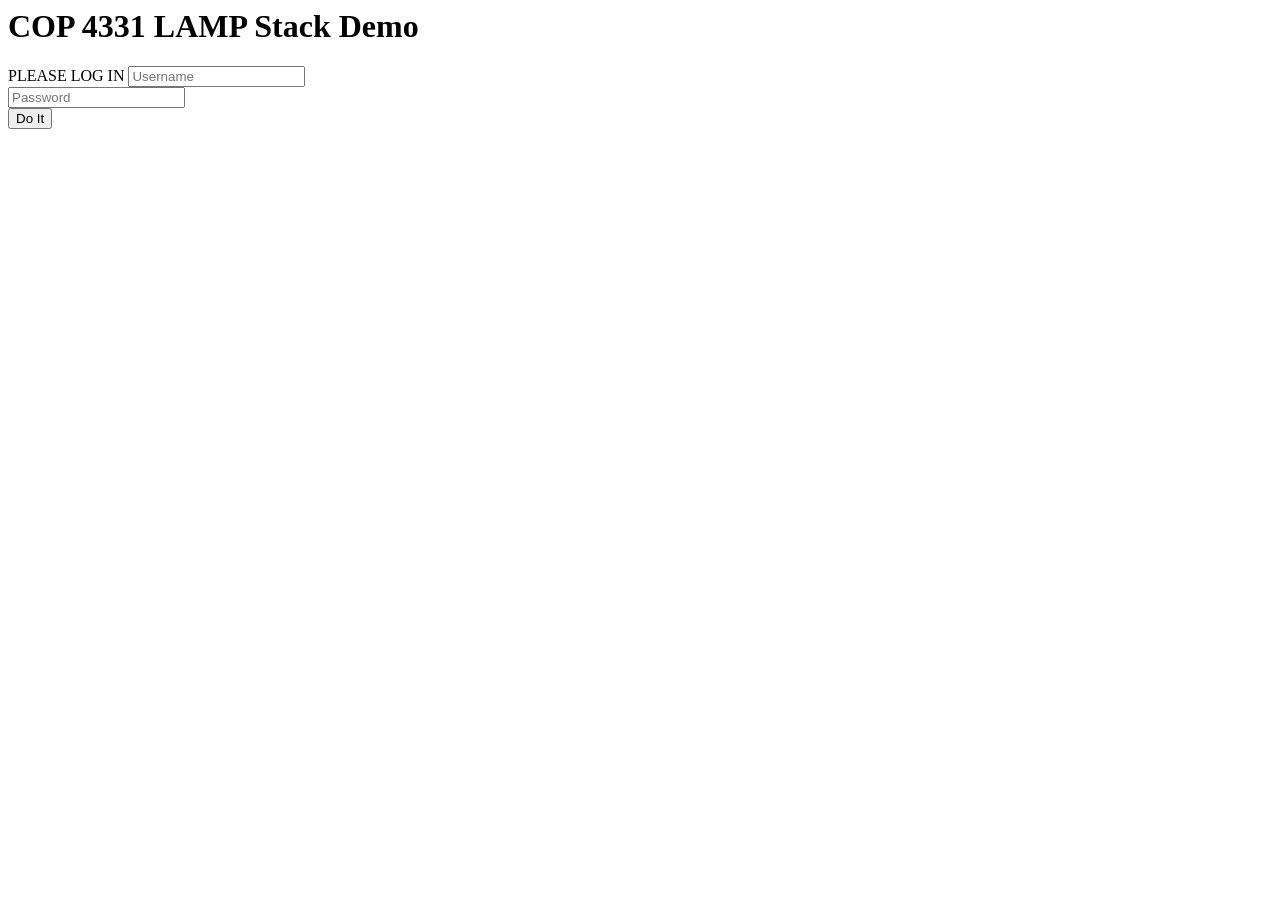
==== index.html @ 8e1a34ac "Add files via upload" ====
<html>
<head>
	<title>COP 4331 LAMP Stack Demo</title>
	<script type="text/javascript" src="js/md5.js"></script>
	<script type="text/javascript" src="js/code.js"></script>
    <link href="css/styles.css" rel="stylesheet">	
    <link href="https://fonts.googleapis.com/css?family=Ubuntu" rel="stylesheet">
</head>
<body>

<h1 id="title">COP 4331 LAMP Stack Demo</h1>

<div id="loginDiv">
	<span id="inner-title">PLEASE LOG IN</span>
	<input type="text" id="loginName" placeholder="Username" /><br />
	<input type="password" id="loginPassword" placeholder="Password"/><br />
	<button type="button" id="loginButton" class="buttons" onclick="doLogin();"> Do It </button>
	<span id="loginResult"></span>
</div>

</body>
</html>
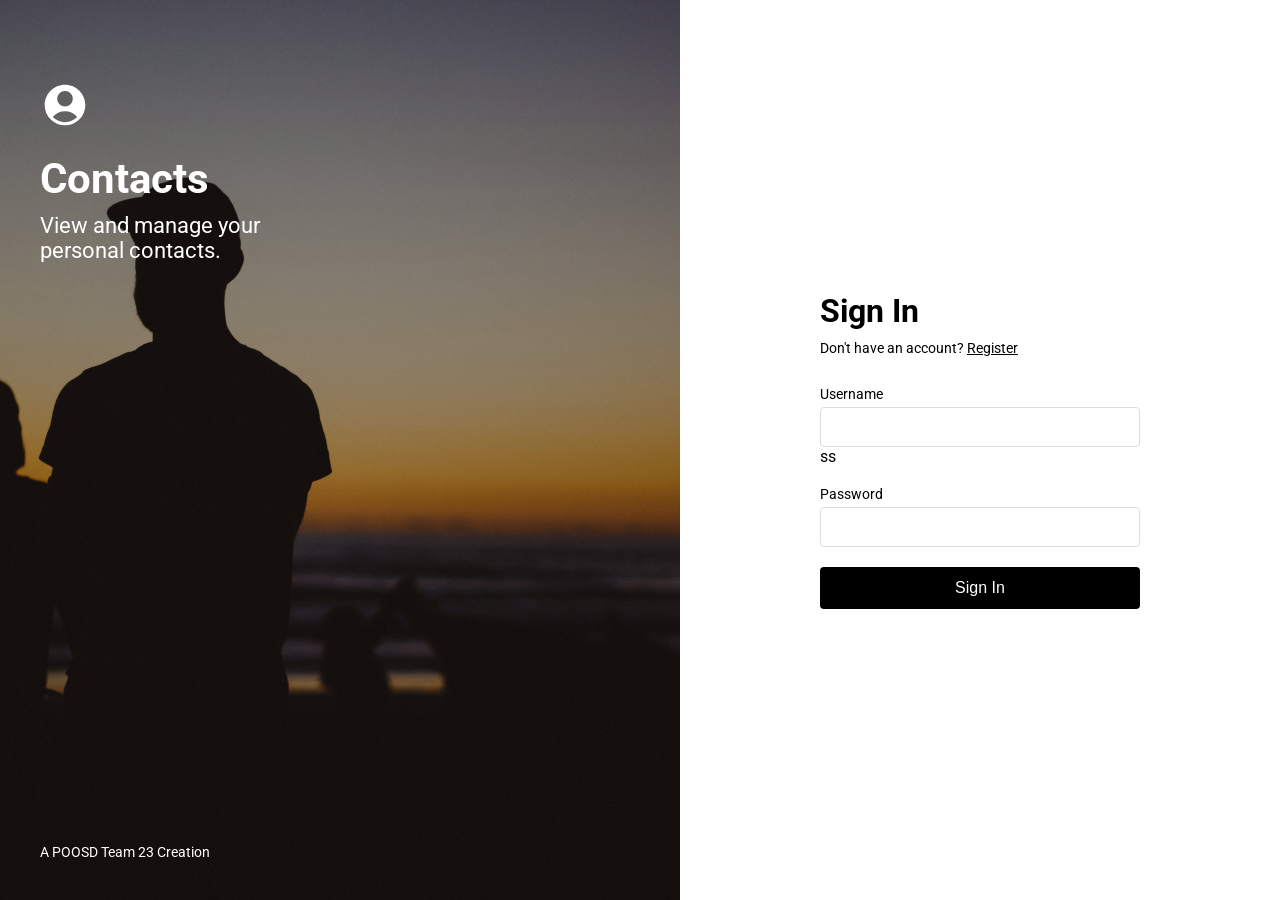
==== commit 9eb2d64a: "Add auth" ====
--- a/index.html
+++ b/index.html
@@ -1,22 +1,59 @@
-<html>
-<head>
-	<title>COP 4331 LAMP Stack Demo</title>
-	<script type="text/javascript" src="js/md5.js"></script>
-	<script type="text/javascript" src="js/code.js"></script>
-    <link href="css/styles.css" rel="stylesheet">	
-    <link href="https://fonts.googleapis.com/css?family=Ubuntu" rel="stylesheet">
-</head>
-<body>
-
-<h1 id="title">COP 4331 LAMP Stack Demo</h1>
-
-<div id="loginDiv">
-	<span id="inner-title">PLEASE LOG IN</span>
-	<input type="text" id="loginName" placeholder="Username" /><br />
-	<input type="password" id="loginPassword" placeholder="Password"/><br />
-	<button type="button" id="loginButton" class="buttons" onclick="doLogin();"> Do It </button>
-	<span id="loginResult"></span>
-</div>
-
-</body>
-</html>
+<!DOCTYPE html>
+<html lang="en">
+  <head>
+    <meta charset="UTF-8" />
+    <meta name="viewport" content="width=device-width, initial-scale=1.0" />
+    <title>Contacts - Sign In</title>
+    <link
+      href="https://fonts.googleapis.com/css2?family=Roboto:wght@400;500;700&display=swap"
+      rel="stylesheet"
+    />
+    <link rel="stylesheet" href="css/auth.css" />
+  </head>
+  <body>
+    <div class="container">
+      <div class="left-column">
+        <div class="branding">
+          <div class="logo">
+            <svg
+              xmlns="http://www.w3.org/2000/svg"
+              viewBox="0 0 24 24"
+              fill="currentColor"
+              class="avatar-icon"
+            >
+              <path
+                fill-rule="evenodd"
+                d="M18.685 19.097A9.723 9.723 0 0 0 21.75 12c0-5.385-4.365-9.75-9.75-9.75S2.25 6.615 2.25 12a9.723 9.723 0 0 0 3.065 7.097A9.716 9.716 0 0 0 12 21.75a9.716 9.716 0 0 0 6.685-2.653Zm-12.54-1.285A7.486 7.486 0 0 1 12 15a7.486 7.486 0 0 1 5.855 2.812A8.224 8.224 0 0 1 12 20.25a8.224 8.224 0 0 1-5.855-2.438ZM15.75 9a3.75 3.75 0 1 1-7.5 0 3.75 3.75 0 0 1 7.5 0Z"
+                clip-rule="evenodd"
+              />
+            </svg>
+          </div>
+          <h1>Contacts</h1>
+          <p>View and manage your personal contacts.</p>
+        </div>
+        <div class="footer">
+          <p>A POOSD Team 23 Creation</p>
+        </div>
+      </div>
+      <div class="right-column">
+        <div class="form-container">
+          <h2>Sign In</h2>
+          <p>Don't have an account? <a href="#register">Register</a></p>
+          <div id="errorMessage" class="error-message"></div>
+          <form id="loginForm">
+            <div class="form-group">
+              <label for="login">Username</label>
+              <input id="login" name="login" required />ss
+            </div>
+            <div class="form-group">
+              <label for="password">Password</label>
+              <input type="password" id="password" name="password" required />
+            </div>
+            <button type="submit" class="submit-btn">Sign In</button>
+          </form>
+        </div>
+      </div>
+    </div>
+    <script src="js/auth.js"></script>
+  </body>
+</html>
--- a/css/auth.css
+++ b/css/auth.css
@@ -0,0 +1,157 @@
+* {
+    margin: 0;
+    padding: 0;
+    box-sizing: border-box;
+}
+
+body {
+    font-family: 'Roboto', sans-serif;
+    background-color: #f5f5f5;
+}
+
+.container {
+    display: flex;
+    height: 100vh;
+}
+
+
+.left-column {
+    flex: 1;
+    background-image: url('../people.jpg');
+    background-size: cover;
+    background-position: center;
+    color: white;
+    padding: 40px;
+    display: flex;
+    flex-direction: column;
+    justify-content: space-between;
+    position: relative;
+    overflow: hidden;
+}
+
+.left-column::before {
+    content: '';
+    position: absolute;
+    top: 0;
+    left: 0;
+    right: 0;
+    bottom: 0;
+    background-color: rgba(0, 0, 0, 0.4);
+    z-index: 1;
+}
+
+.branding, .footer {
+    position: relative;
+    z-index: 2;
+}
+
+.branding {
+    margin-top: 40px;
+}
+
+.avatar-icon {
+    width: 50px;
+    height: 50px;
+    border-radius: 50%;
+    margin-bottom: 20px;
+}
+
+.branding h1 {
+    font-size: 42px;
+    font-weight: 700;
+    margin-bottom: 10px;
+}
+
+.branding p {
+    font-size: 22px;
+    max-width: 300px;
+}
+
+.footer p {
+    font-size: 14px;
+}
+
+.right-column {
+    flex: 1;
+    display: flex;
+    justify-content: center;
+    align-items: center;
+    background-color: white;
+}
+
+.form-container {
+    width: 100%;
+    max-width: 400px;
+    padding: 40px;
+}
+
+.form-container h2 {
+    font-size: 32px;
+    font-weight: 700;
+    margin-bottom: 10px;
+}
+
+.form-container > p {
+    font-size: 14px;
+    margin-bottom: 30px;
+}
+
+.form-container a {
+    color: #000;
+    text-decoration: underline;
+}
+
+.form-group {
+    margin-bottom: 20px;
+}
+
+label {
+    display: block;
+    font-size: 14px;
+    margin-bottom: 5px;
+}
+
+input {
+    width: 100%;
+    padding: 10px;
+    font-size: 16px;
+    border: 1px solid #ddd;
+    border-radius: 4px;
+}
+
+.submit-btn {
+    width: 100%;
+    padding: 12px;
+    background-color: #000;
+    color: white;
+    border: none;
+    border-radius: 4px;
+    font-size: 16px;
+    font-weight: 500;
+    cursor: pointer;
+    transition: background-color 0.3s ease;
+}
+
+.submit-btn:hover {
+    background-color: #333;
+}
+
+.error-message {
+    color: #ff0000;
+    margin-bottom: 15px;
+    display: none;
+}
+
+@media (max-width: 768px) {
+    .container {
+        flex-direction: column;
+    }
+    
+    .left-column {
+        height: 30vh;
+    }
+    
+    .right-column {
+        height: 70vh;
+    }
+}
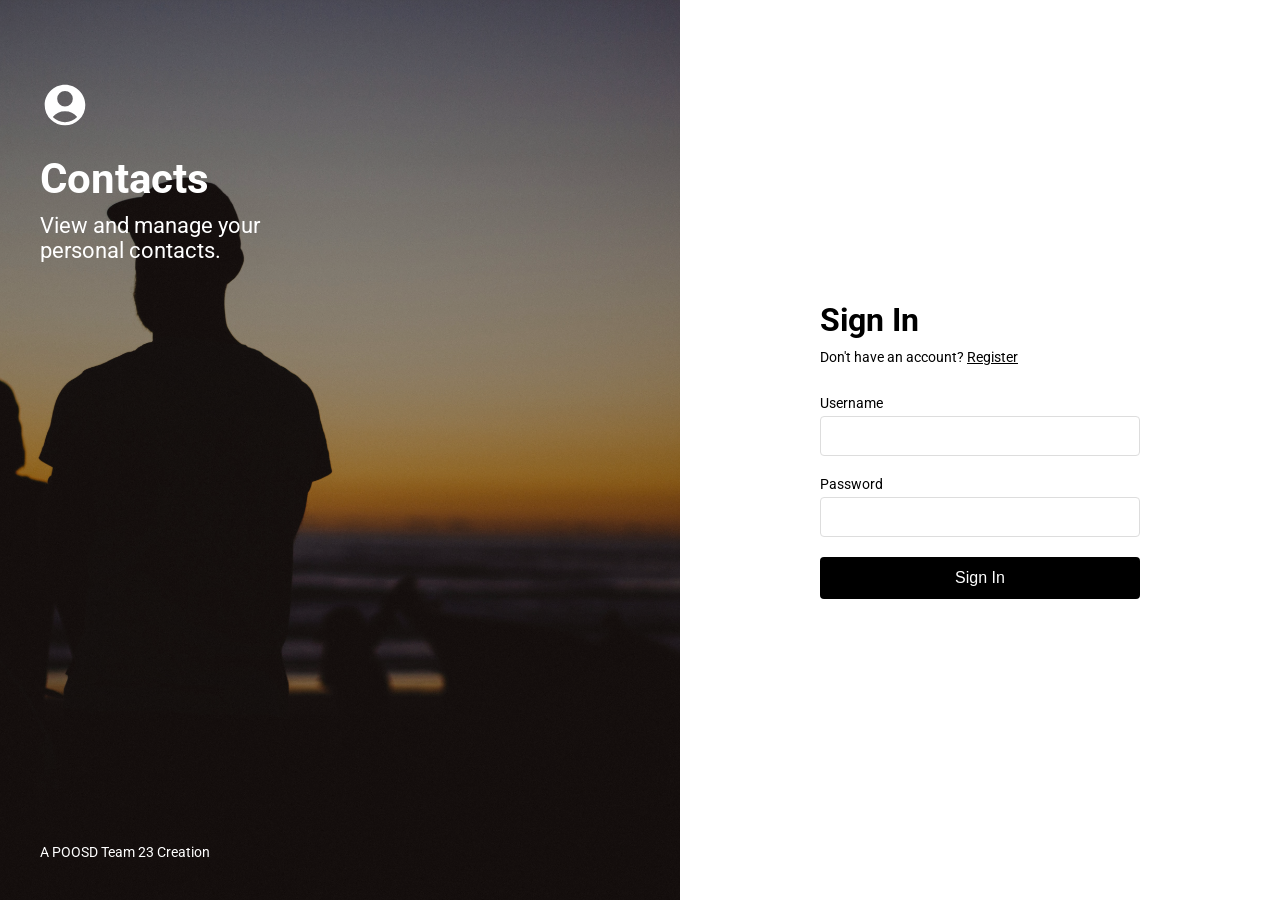
==== commit ee4f5255: "Fixes" ====
--- a/index.html
+++ b/index.html
@@ -38,12 +38,12 @@
       <div class="right-column">
         <div class="form-container">
           <h2>Sign In</h2>
-          <p>Don't have an account? <a href="#register">Register</a></p>
+          <p>Don't have an account? <a href="/register.html">Register</a></p>
           <div id="errorMessage" class="error-message"></div>
           <form id="loginForm">
             <div class="form-group">
               <label for="login">Username</label>
-              <input id="login" name="login" required />ss
+              <input id="login" name="login" required />
             </div>
             <div class="form-group">
               <label for="password">Password</label>
